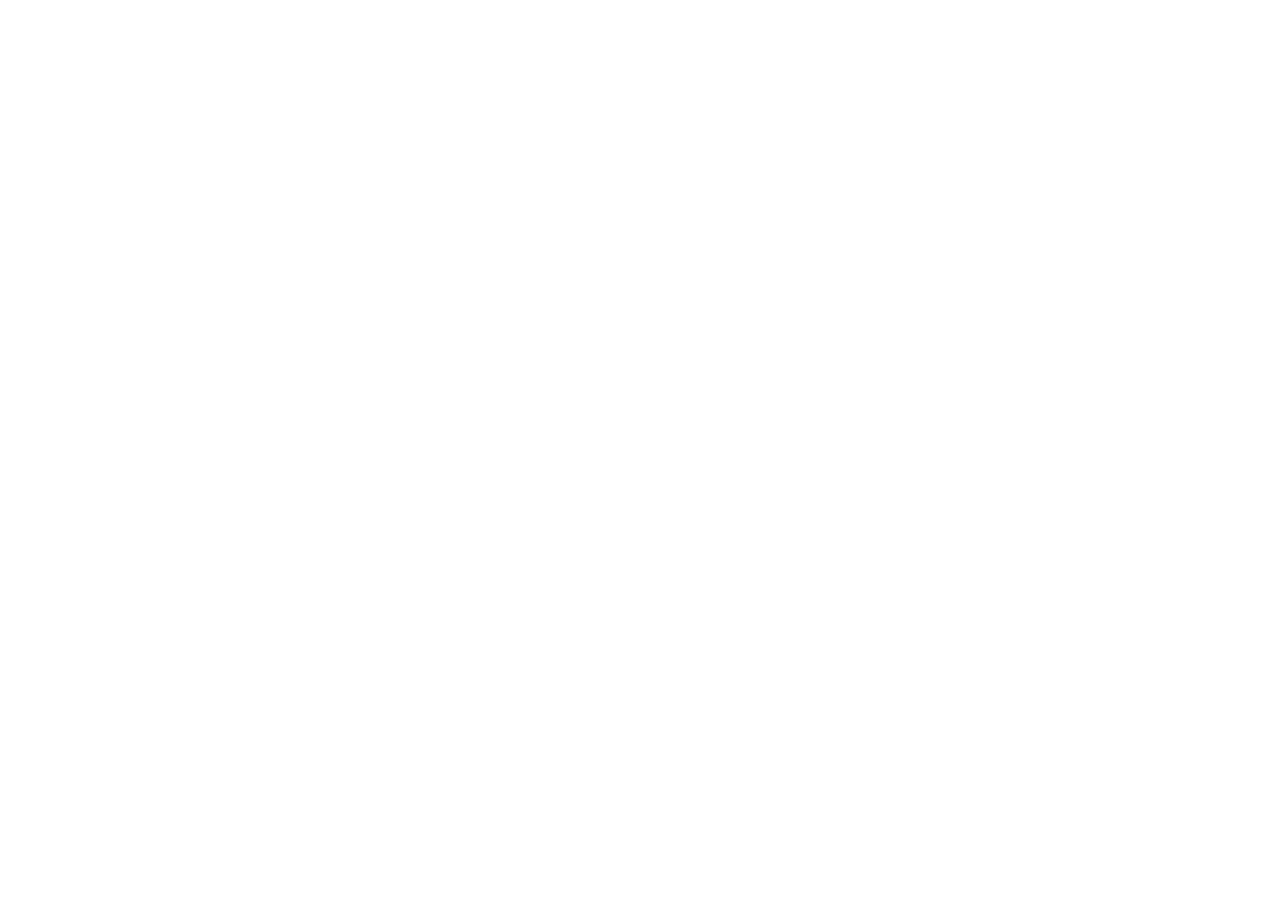
==== assets/pages/about.html @ ce840fc5 "Add Bootstrap v4.6. Remove script folder." ====
<!DOCTYPE html>
<html lang="en">
    <head>
        <meta charset="UTF-8">
        <meta http-equiv="X-UA-Compatible" content="IE=edge">
        <meta name="viewport" content="width=device-width, initial-scale=1.0">
        <title>Picton Blue / About</title>
        <!-- ***** Bootstrap v4.6 *****-->
        <link rel="stylesheet" href="https://cdn.jsdelivr.net/npm/bootstrap@4.6.0/dist/css/bootstrap.min.css" 
            integrity="sha384-B0vP5xmATw1+K9KRQjQERJvTumQW0nPEzvF6L/Z6nronJ3oUOFUFpCjEUQouq2+l" crossorigin="anonymous">
        <link rel="stylesheet" href="../styles/css/reset.css">
        <link rel="stylesheet" href="../styles/css/about.css" type="text/css">
    </head>
    <body>

        <!-- ***** Bootstrap JavaScript bundle v4.6 *****-->
        <script src="https://code.jquery.com/jquery-3.5.1.slim.min.js" 
            integrity="sha384-DfXdz2htPH0lsSSs5nCTpuj/zy4C+OGpamoFVy38MVBnE+IbbVYUew+OrCXaRkfj" crossorigin="anonymous"></script>
        <script src="https://cdn.jsdelivr.net/npm/popper.js@1.16.1/dist/umd/popper.min.js" 
            integrity="sha384-9/reFTGAW83EW2RDu2S0VKaIzap3H66lZH81PoYlFhbGU+6BZp6G7niu735Sk7lN" crossorigin="anonymous"></script>
        <script src="https://cdn.jsdelivr.net/npm/bootstrap@4.6.0/dist/js/bootstrap.min.js" 
            integrity="sha384-+YQ4JLhjyBLPDQt//I+STsc9iw4uQqACwlvpslubQzn4u2UU2UFM80nGisd026JF" crossorigin="anonymous"></script>
    </body>
</html>
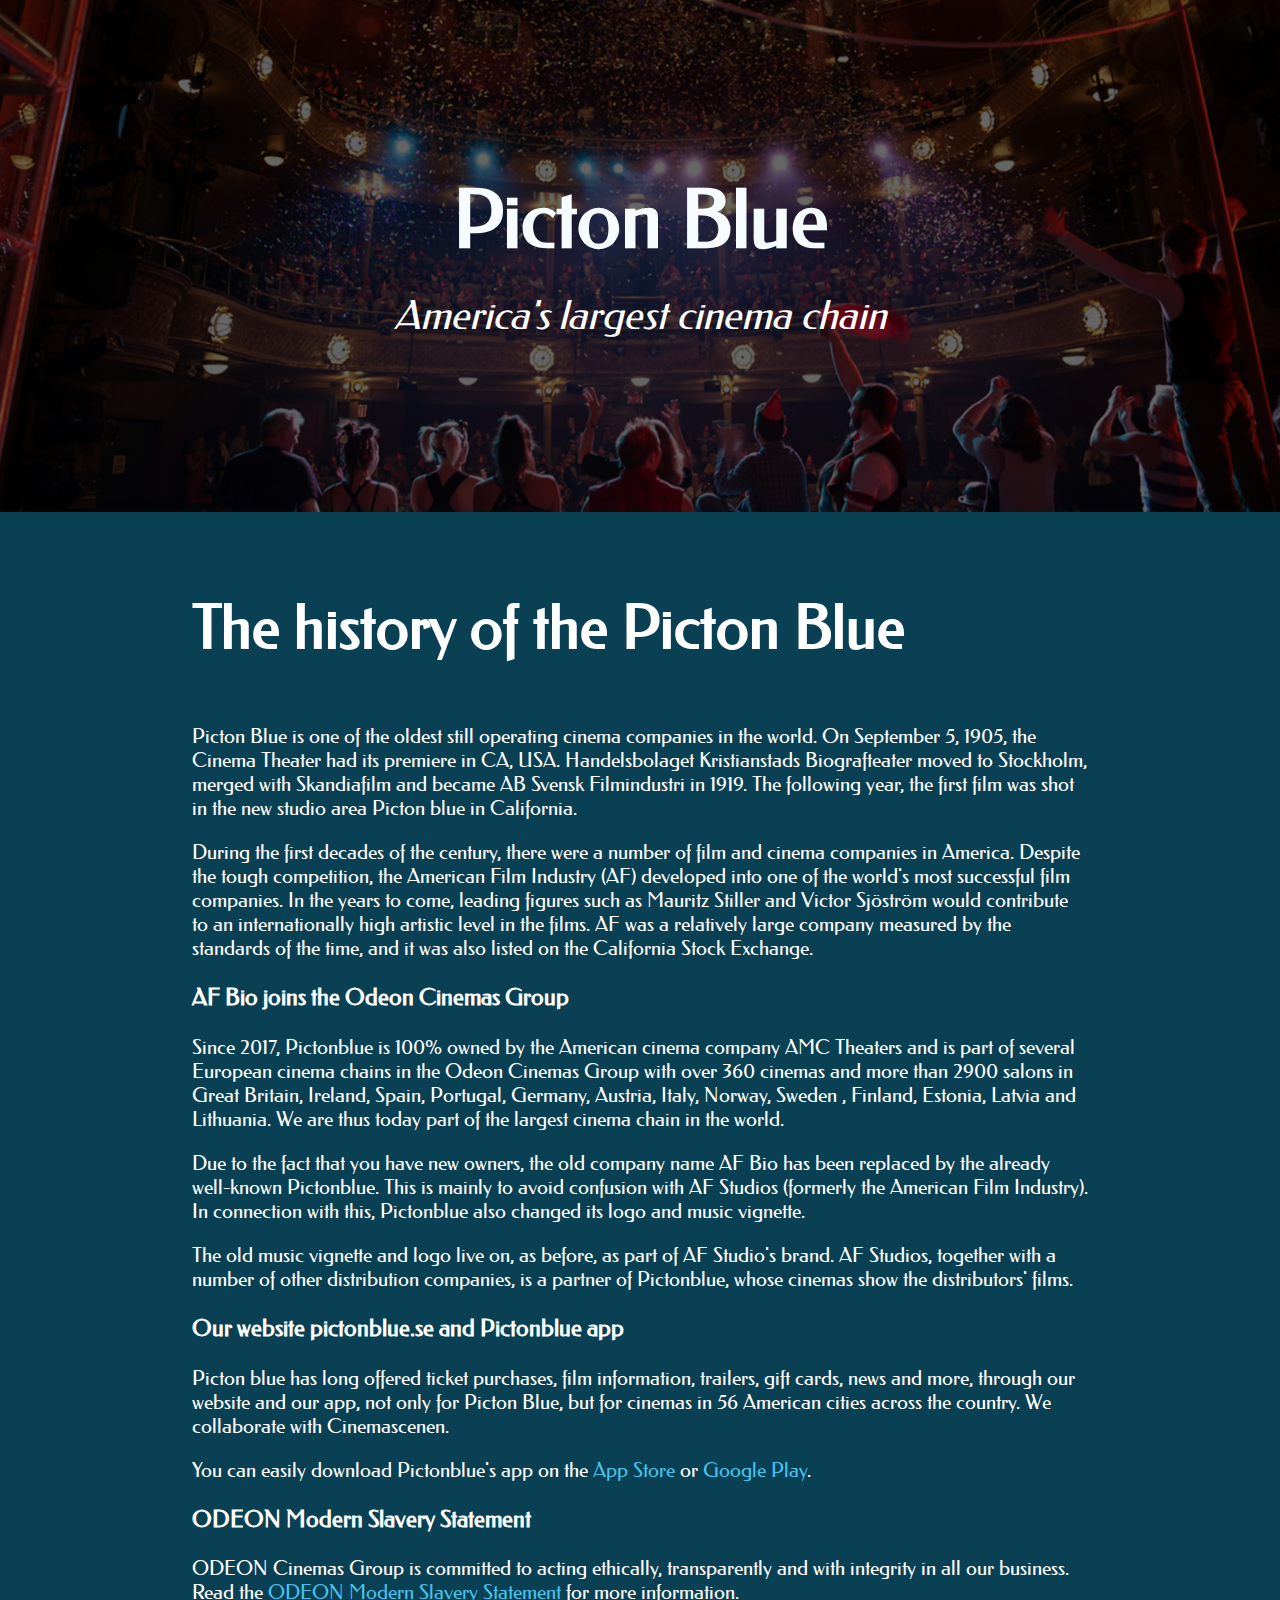
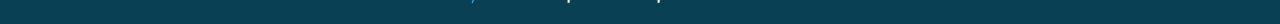
==== commit 2350b595: "added about" ====
--- a/assets/pages/about.html
+++ b/assets/pages/about.html
@@ -4,14 +4,106 @@
         <meta charset="UTF-8">
         <meta http-equiv="X-UA-Compatible" content="IE=edge">
         <meta name="viewport" content="width=device-width, initial-scale=1.0">
+        <link rel="icon"  type="image/png" href="assets/images/picton-favi.png" sizes="64x64" aria-hidden="true">
         <title>Picton Blue / About</title>
-        <!-- ***** Bootstrap v4.6 *****-->
+        <!-- ***** Bootstrap v4.6 *****
         <link rel="stylesheet" href="https://cdn.jsdelivr.net/npm/bootstrap@4.6.0/dist/css/bootstrap.min.css" 
-            integrity="sha384-B0vP5xmATw1+K9KRQjQERJvTumQW0nPEzvF6L/Z6nronJ3oUOFUFpCjEUQouq2+l" crossorigin="anonymous">
+            integrity="sha384-B0vP5xmATw1+K9KRQjQERJvTumQW0nPEzvF6L/Z6nronJ3oUOFUFpCjEUQouq2+l" crossorigin="anonymous"> -->
         <link rel="stylesheet" href="../styles/css/reset.css">
         <link rel="stylesheet" href="../styles/css/about.css" type="text/css">
+        <link href="https://fonts.googleapis.com/css2?family=Federo&display=swap" rel="stylesheet">
     </head>
     <body>
+            <div class="image">
+                <img class="image__img" src="../images/picton.jpg" alt="Theater">
+                <div class="image__overlay">
+                    <div class="images__title">Picton Blue</div>
+                    <p class="image__description">
+                        America's largest cinema chain
+                    </p>
+                </div>
+            </div>
+            <div class="container">
+                <div class="text">
+                    <div class="text-box1">
+                        <h1>
+                            The history of the Picton Blue
+                        </h1>
+                        <p>
+                            Picton Blue is one of the oldest still 
+                            operating cinema companies in the world. On 
+                            September 5, 1905, the Cinema Theater had its premiere 
+                            in CA, USA. Handelsbolaget Kristianstads Biografteater 
+                            moved to Stockholm, merged with Skandiafilm and became 
+                            AB Svensk Filmindustri in 1919. The following year, the 
+                            first film was shot in the new studio area Picton blue in California.
+                        </p>
+                        <p>      
+                            During the first decades of the century, there were a number 
+                            of film and cinema companies in America. Despite the tough competition, 
+                            the American Film Industry (AF) developed into one of the world's most 
+                            successful film companies. In the years to come, leading figures such 
+                            as Mauritz Stiller and Victor Sjöström would contribute to an internationally 
+                            high artistic level in the films. AF was a relatively large company
+                            measured by the standards of the time, and it was also 
+                            listed on the California Stock Exchange.
+                        </p>
+                    </div>
+                    <div class="text-box1">
+                        <h3>
+                            AF Bio joins the Odeon Cinemas Group 
+                        </h3>
+                        <p>     
+                            Since 2017, Pictonblue is 100% owned by the American cinema company 
+                            AMC Theaters and is part of several European cinema chains 
+                            in the Odeon Cinemas Group with over 360 cinemas and more than 
+                            2900 salons in Great Britain, Ireland, Spain, Portugal, Germany, 
+                            Austria, Italy, Norway, Sweden , Finland, Estonia, Latvia and 
+                            Lithuania. We are thus today part of the largest cinema chain in 
+                            the world.
+                        </p>
+                        <p>
+                            Due to the fact that you have new owners, the old company name 
+                            AF Bio has been replaced by the already well-known Pictonblue. 
+                            This is mainly to avoid confusion with AF Studios (formerly the 
+                            American Film Industry). In connection with this, Pictonblue also 
+                            changed its logo and music vignette.
+                        </p>
+                        <p> 
+                            The old music vignette and logo live on, as before, as part of 
+                            AF Studio's brand. AF Studios, together with a number of other 
+                            distribution companies, is a partner of Pictonblue, whose cinemas 
+                            show the distributors' films.
+                        </p>
+                    </div>
+                    <div class="text-box1">
+                        <h3>
+                            Our website pictonblue.se and Pictonblue app
+                        </h3>
+                        <p>
+                            Picton blue has long offered ticket purchases, 
+                            film information, trailers, gift cards, news and 
+                            more, through our website and our app, not only for 
+                            Picton Blue, but for cinemas in 56 American cities across 
+                            the country. We collaborate with Cinemascenen.
+                        </p>
+                        <p>
+                            You can easily download Pictonblue's app on the 
+                            <a href="#">App Store</a> or <a href="#">Google Play</a>.
+                        </p>
+                    </div>
+                    <div class="text-box1">
+                        <h3>      
+                            ODEON Modern Slavery Statement
+                         </h3>
+                         <p>
+                             ODEON Cinemas Group is committed to acting ethically, 
+                             transparently and with integrity in all our business. 
+                             Read the <a href="#">ODEON Modern Slavery Statement</a> for more information.
+                         </p>
+                    </div>
+                </div>
+            </div>
 
         <!-- ***** Bootstrap JavaScript bundle v4.6 *****-->
         <script src="https://code.jquery.com/jquery-3.5.1.slim.min.js" 
--- a/assets/styles/css/about.css
+++ b/assets/styles/css/about.css
@@ -0,0 +1 @@
+.container{display:flex;justify-content:center;align-items:center}.image{position:relative;width:100%}.image__img{display:block;width:100%}.image__overlay{position:absolute;top:0;left:0;bottom:0;right:0;width:100%;height:100%;background:rgba(0,0,0,0.6);color:white;font-family:"federo",sans-serif;display:flex;flex-direction:column;align-items:center;justify-content:center;opacity:0;transition:opacity 0.25s}.image__overlay>*{transform:translateY(20px);transition:transform 0.25s}.image__overlay:hover{opacity:1}.image__overlay:hover>*{transform:translateY(0)}.image__overlay .images__title{font-size:5em;font-weight:bold;background:none;color:#F6FCFE}.image__overlay .image__description{font-size:2.5em;background:none;margin-top:0.6em;font-style:italic}.text{width:70%;margin:1em;font-family:"federo",sans-serif;font-size:20px;font-style:normal;font-weight:normal;color:white}.text h1{margin:1em 0;font-size:3em}.text h3{margin:1em 0}.text p{margin-top:1em}.text a{text-decoration:none;color:#49c2eb}.text a:hover{text-decoration:underline}.text-box1{margin-top:1em}*{box-sizing:border-box;margin:0;padding:0;background-color:#094053}body{background-color:none}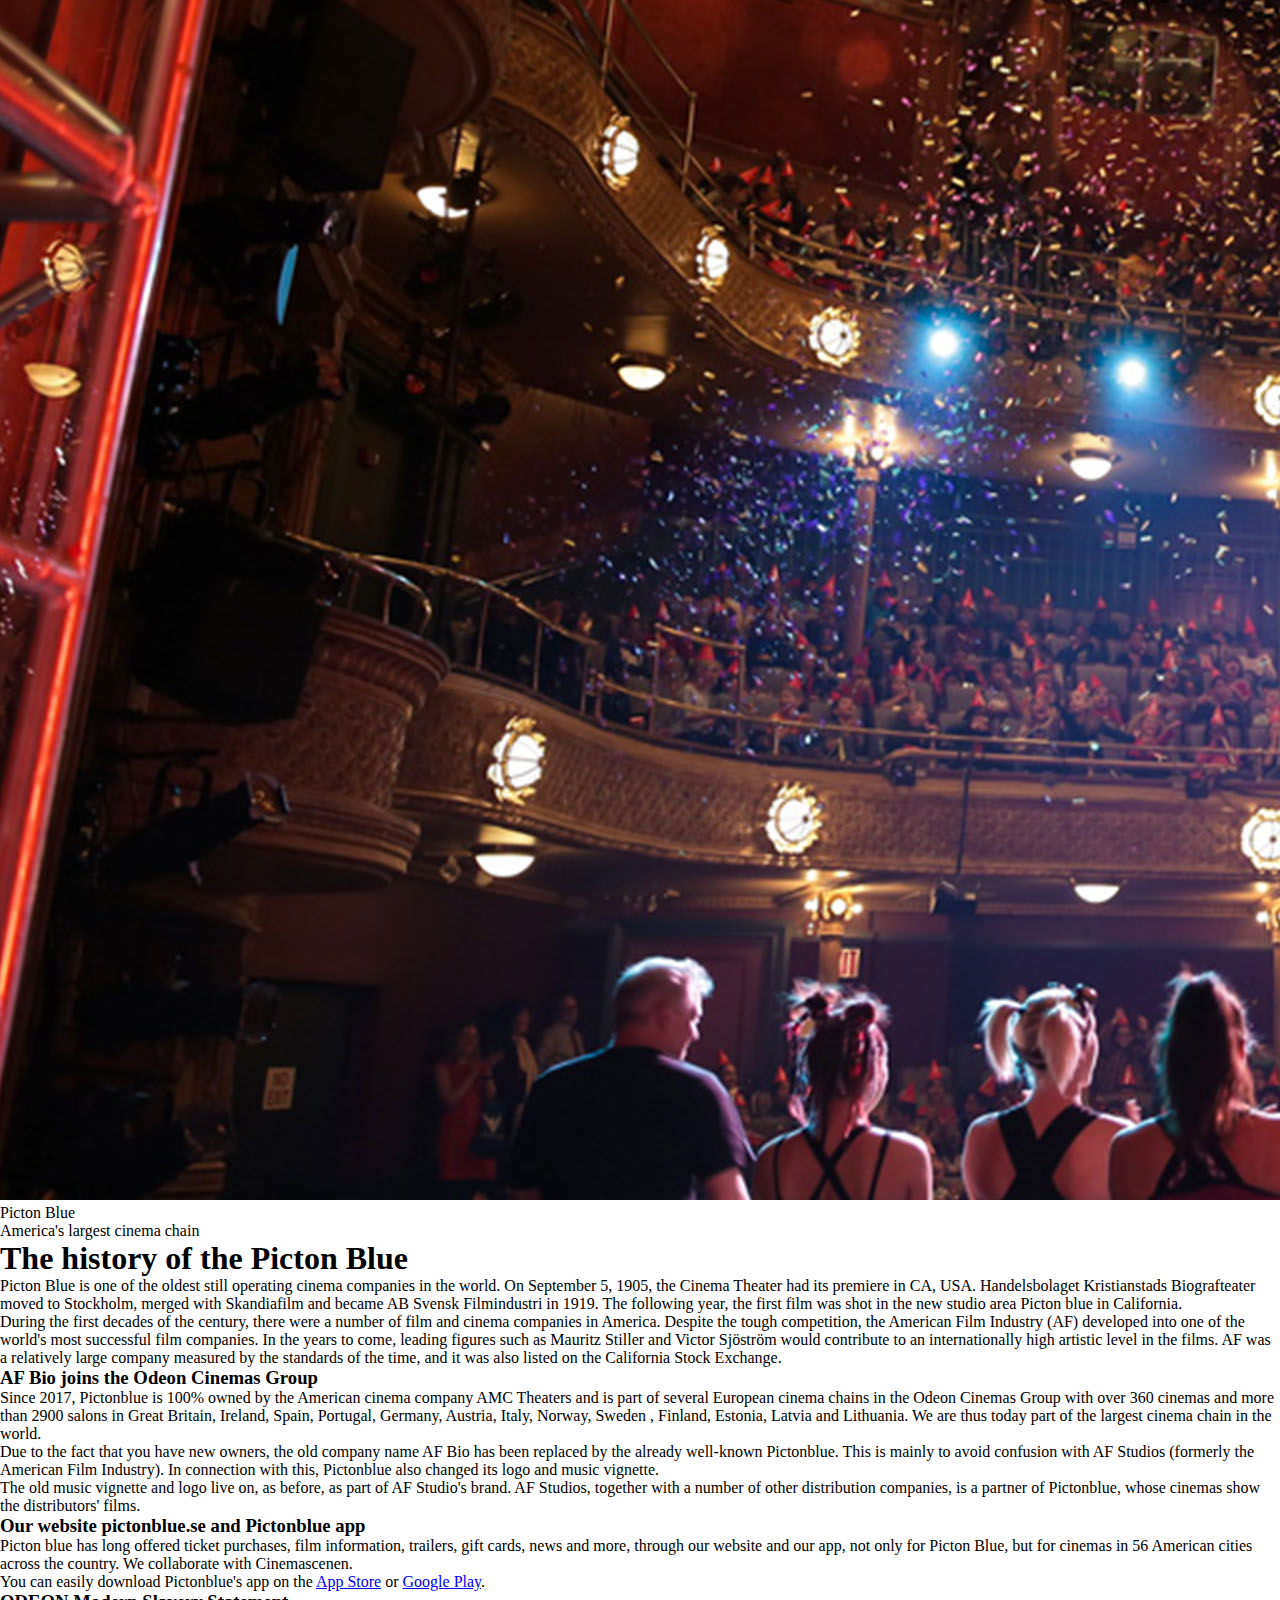
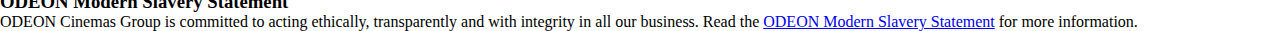
==== commit e6ad16c0: "Add hover effect and cursor to search box." ====
--- a/assets/pages/about.html
+++ b/assets/pages/about.html
@@ -6,9 +6,9 @@
         <meta name="viewport" content="width=device-width, initial-scale=1.0">
         <link rel="icon"  type="image/png" href="assets/images/picton-favi.png" sizes="64x64" aria-hidden="true">
         <title>Picton Blue / About</title>
-        <!-- ***** Bootstrap v4.6 *****
+        <!-- ***** Bootstrap v4.6 ***** -->
         <link rel="stylesheet" href="https://cdn.jsdelivr.net/npm/bootstrap@4.6.0/dist/css/bootstrap.min.css" 
-            integrity="sha384-B0vP5xmATw1+K9KRQjQERJvTumQW0nPEzvF6L/Z6nronJ3oUOFUFpCjEUQouq2+l" crossorigin="anonymous"> -->
+            integrity="sha384-B0vP5xmATw1+K9KRQjQERJvTumQW0nPEzvF6L/Z6nronJ3oUOFUFpCjEUQouq2+l" crossorigin="anonymous">
         <link rel="stylesheet" href="../styles/css/reset.css">
         <link rel="stylesheet" href="../styles/css/about.css" type="text/css">
         <link href="https://fonts.googleapis.com/css2?family=Federo&display=swap" rel="stylesheet">
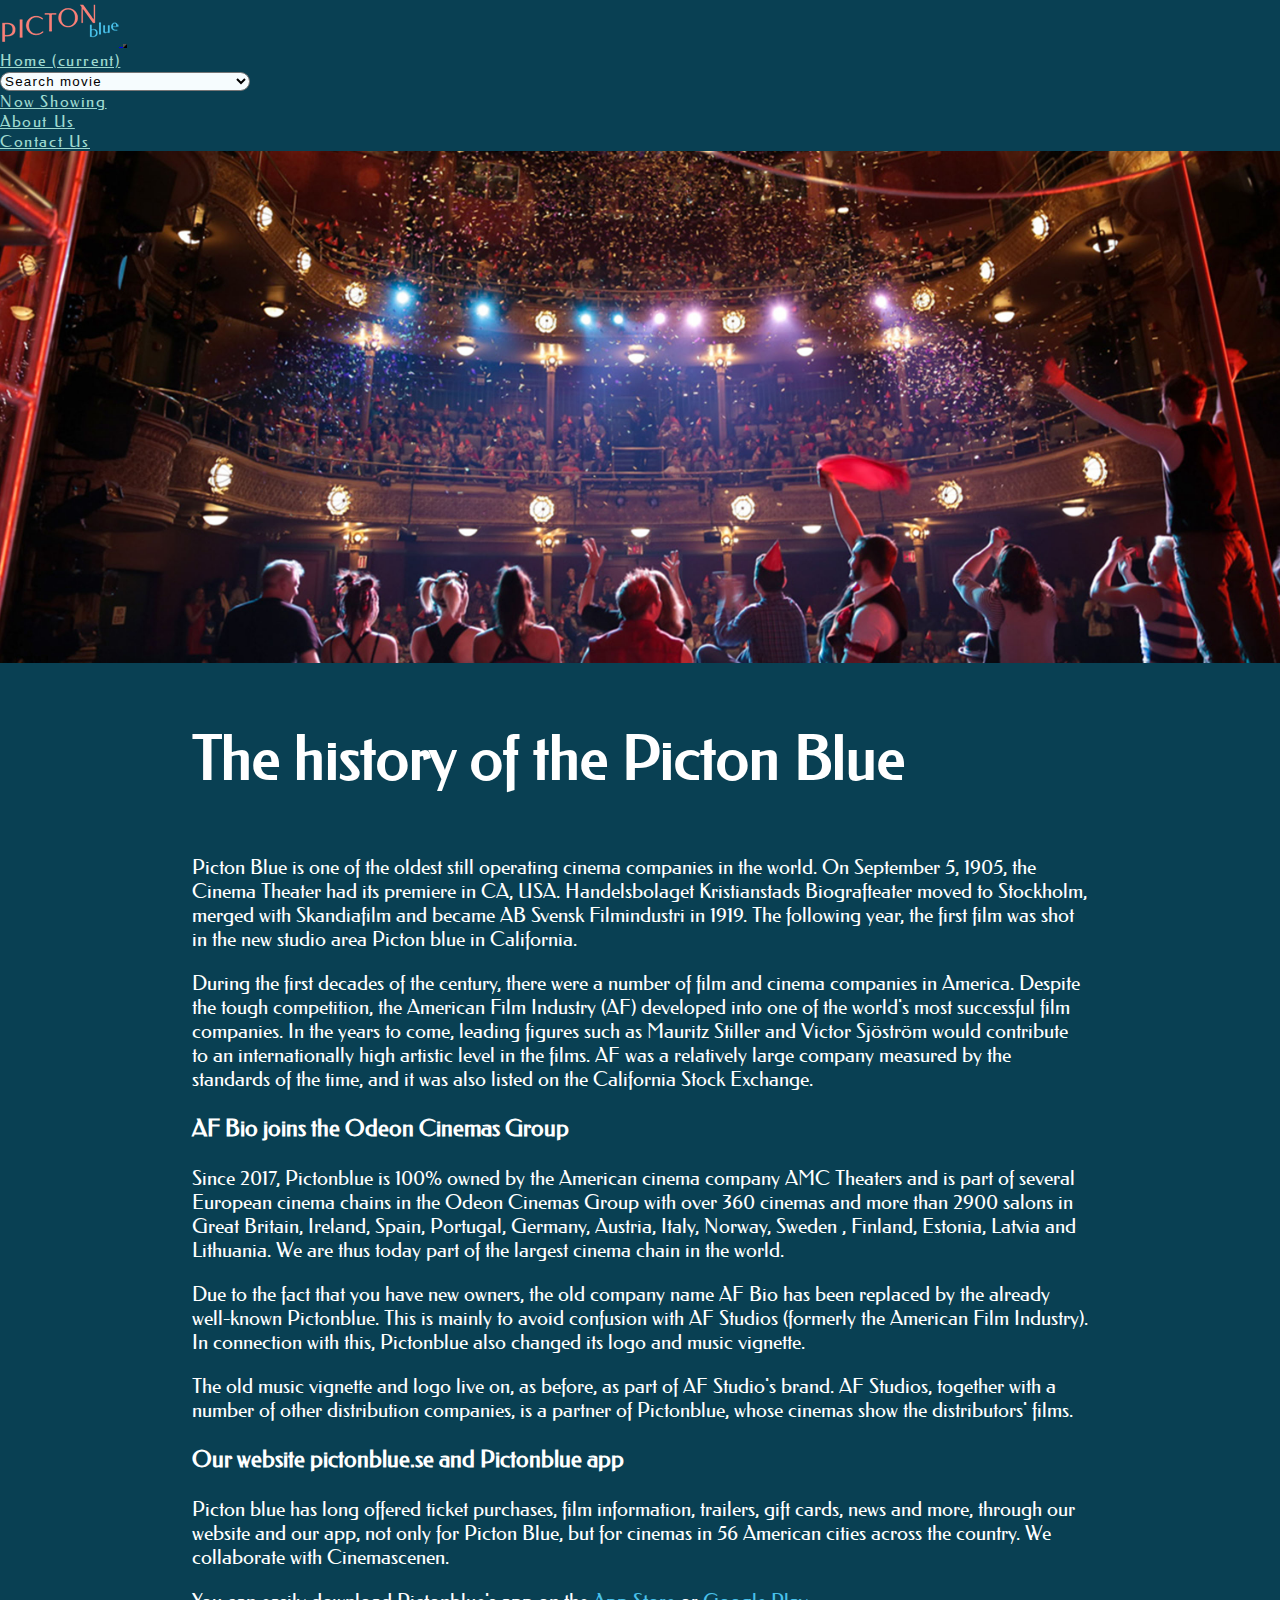
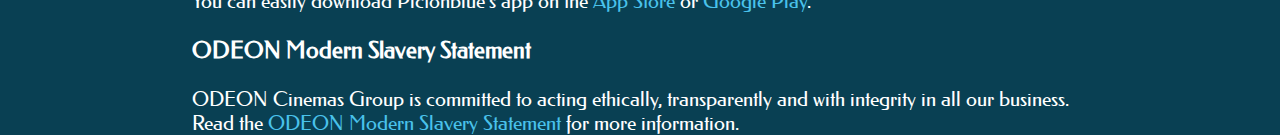
==== commit fb2b0a66: "Add navbar to about-us page. Refactor." ====
--- a/assets/pages/about.html
+++ b/assets/pages/about.html
@@ -9,12 +9,53 @@
         <!-- ***** Bootstrap v4.6 ***** -->
         <link rel="stylesheet" href="https://cdn.jsdelivr.net/npm/bootstrap@4.6.0/dist/css/bootstrap.min.css" 
             integrity="sha384-B0vP5xmATw1+K9KRQjQERJvTumQW0nPEzvF6L/Z6nronJ3oUOFUFpCjEUQouq2+l" crossorigin="anonymous">
-        <link rel="stylesheet" href="../styles/css/reset.css">
+        <link rel="stylesheet" href="../styles/css/reset.css" type="text/css">
+        <link rel="stylesheet" href="../styles/css/navbar.css" type="text/css">
         <link rel="stylesheet" href="../styles/css/about.css" type="text/css">
         <link href="https://fonts.googleapis.com/css2?family=Federo&display=swap" rel="stylesheet">
     </head>
     <body>
-            <div class="image">
+        <nav class="navbar navbar-expand-lg px-lg-5 fixed-top">
+            <a class="navbar-brand" href="#">
+                <img src="../images/navbar-logo.png" alt="Picton Blue Logotype">
+            </a>
+            <button class="navbar-toggler" type="button" data-toggle="collapse" 
+                data-target="#navbarSupportedContent" aria-controls="navbarSupportedContent" 
+                aria-expanded="false" aria-label="Toggle navigation">
+                <span class="navbar-toggler-icon pt-2"><i class="fas fa-ellipsis-v"></i></span>
+            </button>         
+            <div class="collapse navbar-collapse ml-2 ml-lg-0 mt-5 mt-lg-0" id="navbarSupportedContent">
+                <ul class="navbar-nav ml-auto">
+                    <li class="nav-item active">
+                    <a class="nav-link" href="#">Home <span class="sr-only">(current)</span></a>
+                    </li>
+                    <li>
+                        <form class="form-inline my-2 my-lg-0 px-lg-5">
+                            <div class="form-group mr-0">
+                                <select class="form-control form" id="exampleFormControlSelect1">
+                                    <option>Search movie</option>
+                                    <option>2</option>
+                                    <option>3</option>
+                                    <option>4</option>
+                                    <option>5</option>
+                                </select>
+                            </div>
+                        </form>              
+                    </li>    
+                    <li class="nav-item">
+                    <a class="nav-link" href="#">Now Showing</a>
+                    </li>
+                    <li class="nav-item px-lg-3">
+                    <a class="nav-link " href="#">About Us</a>
+                    </li>
+                    <li class="nav-item">
+                        <a class="nav-link " href="#">Contact Us</a>
+                    </li>
+                </ul>
+            </div>
+          </nav>
+    
+        <div class="image">
                 <img class="image__img" src="../images/picton.jpg" alt="Theater">
                 <div class="image__overlay">
                     <div class="images__title">Picton Blue</div>
--- a/assets/styles/css/navbar.css
+++ b/assets/styles/css/navbar.css
@@ -0,0 +1,32 @@
+body {
+  font-family: "Federo", sans-serif;
+}
+
+.form:first-child {
+  width: 250px;
+  border-radius: 20px;
+  background-color: #f6fcfe;
+  letter-spacing: 0.08rem;
+  cursor: pointer;
+}
+.form:first-child:hover {
+  background-color: #9ed9cf;
+}
+
+.navbar {
+  background-color: #094053;
+}
+.navbar-toggler-icon {
+  font-size: 1.8rem;
+  color: #9ed9cf;
+}
+
+.nav-link {
+  color: #9ed9cf;
+  letter-spacing: 0.1rem;
+}
+.nav-link:hover, .nav-link:active, .nav-link:focus {
+  color: #49c2eb;
+}
+
+/*# sourceMappingURL=navbar.css.map */
--- a/assets/styles/css/about.css
+++ b/assets/styles/css/about.css
@@ -0,0 +1,98 @@
+.container {
+  display: flex;
+  justify-content: center;
+  align-items: center;
+}
+
+.image {
+  position: relative;
+  width: 100%;
+}
+
+.image__img {
+  display: block;
+  width: 100%;
+}
+
+.image__overlay {
+  position: absolute;
+  top: 0;
+  left: 0;
+  bottom: 0;
+  right: 0;
+  width: 100%;
+  height: 100%;
+  background: rgba(0, 0, 0, 0.6);
+  /*
+  background: rgba($color: #094053, $alpha: 0.6); */
+  color: white;
+  font-family: "federo", sans-serif;
+  display: flex;
+  flex-direction: column;
+  align-items: center;
+  justify-content: center;
+  opacity: 0;
+  transition: opacity 0.25s;
+}
+.image__overlay > * {
+  transform: translateY(20px);
+  transition: transform 0.25s;
+}
+.image__overlay:hover {
+  opacity: 1;
+}
+.image__overlay:hover > * {
+  transform: translateY(0);
+}
+.image__overlay .images__title {
+  font-size: 5em;
+  font-weight: bold;
+  background: none;
+  color: #F6FCFE;
+}
+.image__overlay .image__description {
+  font-size: 2.5em;
+  background: none;
+  margin-top: 0.6em;
+  font-style: italic;
+}
+
+.text {
+  width: 70%;
+  font-family: "federo", sans-serif;
+  font-size: 20px;
+  font-style: normal;
+  font-weight: normal;
+  color: white;
+}
+.text h1 {
+  margin: 1em 0;
+  font-size: 3em;
+}
+.text h3 {
+  margin: 1em 0;
+}
+.text p {
+  margin-top: 1em;
+}
+.text a {
+  text-decoration: none;
+  color: #49c2eb;
+}
+.text a:hover {
+  text-decoration: underline;
+}
+
+.text-box1 {
+  margin-top: 1em;
+}
+
+* {
+  background-color: #094053;
+}
+
+body {
+  background-color: none;
+}
+
+/*# sourceMappingURL=about.css.map */
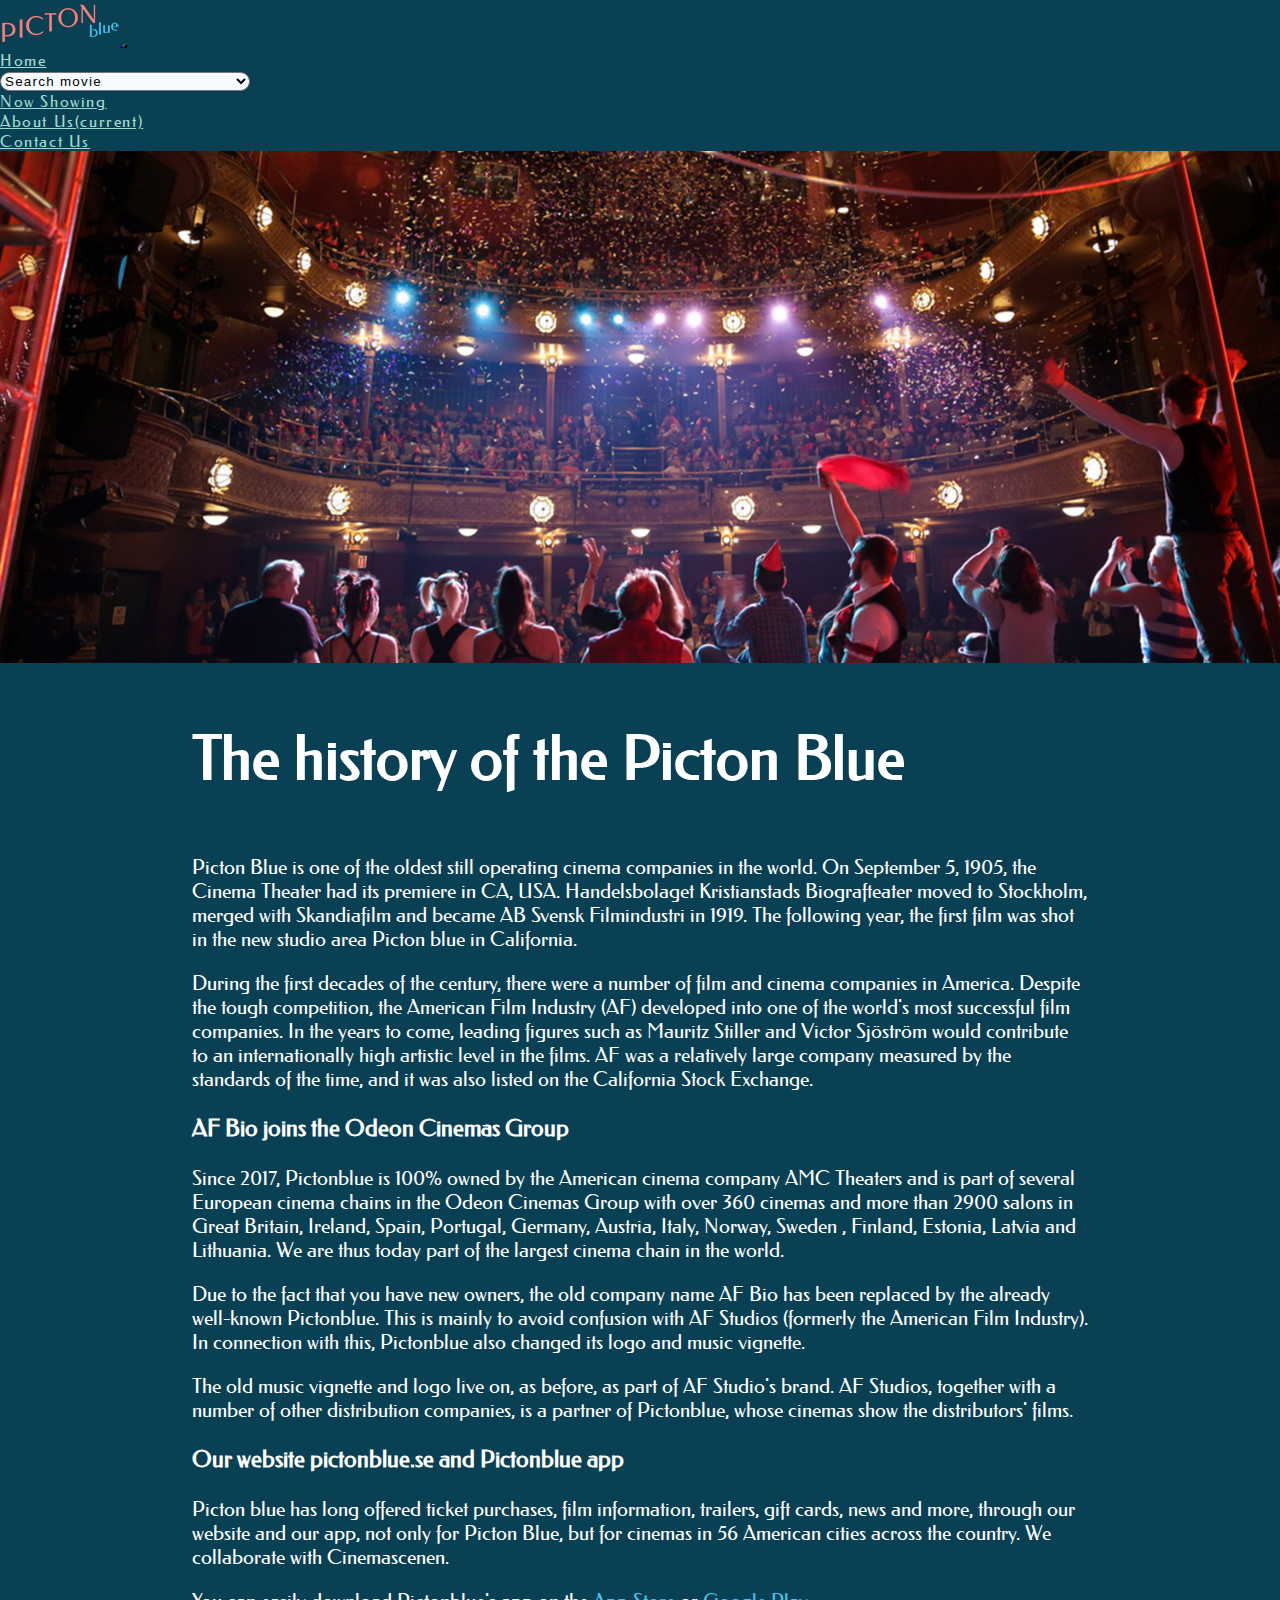
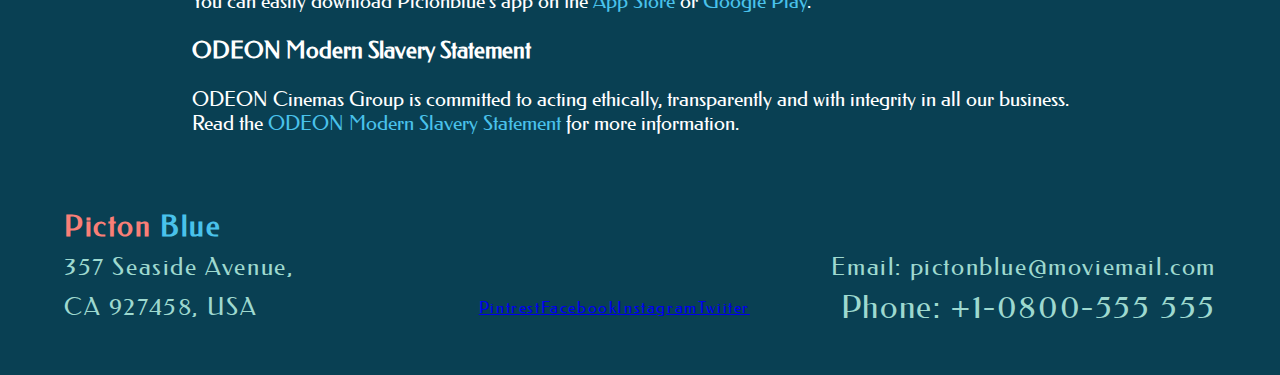
==== commit a061815b: "Add footer to about-us page. Add links to stylesheets and fontawesome." ====
--- a/assets/pages/about.html
+++ b/assets/pages/about.html
@@ -9,10 +9,13 @@
         <!-- ***** Bootstrap v4.6 ***** -->
         <link rel="stylesheet" href="https://cdn.jsdelivr.net/npm/bootstrap@4.6.0/dist/css/bootstrap.min.css" 
             integrity="sha384-B0vP5xmATw1+K9KRQjQERJvTumQW0nPEzvF6L/Z6nronJ3oUOFUFpCjEUQouq2+l" crossorigin="anonymous">
+        <link rel="stylesheet" href="https://use.fontawesome.com/releases/v5.15.2/css/all.css" 
+        integrity="sha384-vSIIfh2YWi9wW0r9iZe7RJPrKwp6bG+s9QZMoITbCckVJqGCCRhc+ccxNcdpHuYu" crossorigin="anonymous">
+        <link href="https://fonts.googleapis.com/css2?family=Federo&display=swap" rel="stylesheet">
         <link rel="stylesheet" href="../styles/css/reset.css" type="text/css">
         <link rel="stylesheet" href="../styles/css/navbar.css" type="text/css">
         <link rel="stylesheet" href="../styles/css/about.css" type="text/css">
-        <link href="https://fonts.googleapis.com/css2?family=Federo&display=swap" rel="stylesheet">
+        <link rel="stylesheet" href="../styles/css/footer.css" type="text/css">
     </head>
     <body>
         <nav class="navbar navbar-expand-lg px-lg-5 fixed-top">
@@ -27,7 +30,7 @@
             <div class="collapse navbar-collapse ml-2 ml-lg-0 mt-5 mt-lg-0" id="navbarSupportedContent">
                 <ul class="navbar-nav ml-auto">
                     <li class="nav-item active">
-                    <a class="nav-link" href="#">Home <span class="sr-only">(current)</span></a>
+                    <a class="nav-link" href="../../index.html">Home</a>
                     </li>
                     <li>
                         <form class="form-inline my-2 my-lg-0 px-lg-5">
@@ -43,108 +46,150 @@
                         </form>              
                     </li>    
                     <li class="nav-item">
-                    <a class="nav-link" href="#">Now Showing</a>
+                    <a class="nav-link" href="gallery.html">Now Showing</a>
                     </li>
                     <li class="nav-item px-lg-3">
-                    <a class="nav-link " href="#">About Us</a>
+                    <a class="nav-link " href="#">About Us<span class="sr-only">(current)</span></a>
                     </li>
                     <li class="nav-item">
-                        <a class="nav-link " href="#">Contact Us</a>
+                        <a class="nav-link " href="contact.html">Contact Us</a>
                     </li>
                 </ul>
             </div>
-          </nav>
-    
+        </nav>
+
         <div class="image">
-                <img class="image__img" src="../images/picton.jpg" alt="Theater">
-                <div class="image__overlay">
-                    <div class="images__title">Picton Blue</div>
-                    <p class="image__description">
-                        America's largest cinema chain
-                    </p>
-                </div>
-            </div>
-            <div class="container">
-                <div class="text">
-                    <div class="text-box1">
-                        <h1>
-                            The history of the Picton Blue
-                        </h1>
-                        <p>
-                            Picton Blue is one of the oldest still 
-                            operating cinema companies in the world. On 
-                            September 5, 1905, the Cinema Theater had its premiere 
-                            in CA, USA. Handelsbolaget Kristianstads Biografteater 
-                            moved to Stockholm, merged with Skandiafilm and became 
-                            AB Svensk Filmindustri in 1919. The following year, the 
-                            first film was shot in the new studio area Picton blue in California.
-                        </p>
-                        <p>      
-                            During the first decades of the century, there were a number 
-                            of film and cinema companies in America. Despite the tough competition, 
-                            the American Film Industry (AF) developed into one of the world's most 
-                            successful film companies. In the years to come, leading figures such 
-                            as Mauritz Stiller and Victor Sjöström would contribute to an internationally 
-                            high artistic level in the films. AF was a relatively large company
-                            measured by the standards of the time, and it was also 
-                            listed on the California Stock Exchange.
-                        </p>
-                    </div>
-                    <div class="text-box1">
-                        <h3>
-                            AF Bio joins the Odeon Cinemas Group 
-                        </h3>
-                        <p>     
-                            Since 2017, Pictonblue is 100% owned by the American cinema company 
-                            AMC Theaters and is part of several European cinema chains 
-                            in the Odeon Cinemas Group with over 360 cinemas and more than 
-                            2900 salons in Great Britain, Ireland, Spain, Portugal, Germany, 
-                            Austria, Italy, Norway, Sweden , Finland, Estonia, Latvia and 
-                            Lithuania. We are thus today part of the largest cinema chain in 
-                            the world.
-                        </p>
-                        <p>
-                            Due to the fact that you have new owners, the old company name 
-                            AF Bio has been replaced by the already well-known Pictonblue. 
-                            This is mainly to avoid confusion with AF Studios (formerly the 
-                            American Film Industry). In connection with this, Pictonblue also 
-                            changed its logo and music vignette.
-                        </p>
-                        <p> 
-                            The old music vignette and logo live on, as before, as part of 
-                            AF Studio's brand. AF Studios, together with a number of other 
-                            distribution companies, is a partner of Pictonblue, whose cinemas 
-                            show the distributors' films.
-                        </p>
-                    </div>
-                    <div class="text-box1">
-                        <h3>
-                            Our website pictonblue.se and Pictonblue app
+            <img class="image__img" src="../images/picton.jpg" alt="Theater">
+            <div class="image__overlay">
+                <div class="images__title">Picton Blue</div>
+                <p class="image__description">
+                    America's largest cinema chain
+                </p>
+            </div>
+        </div>
+        <div class="container">
+            <div class="text">
+                <div class="text-box1">
+                    <h1>
+                        The history of the Picton Blue
+                    </h1>
+                    <p>
+                        Picton Blue is one of the oldest still 
+                        operating cinema companies in the world. On 
+                        September 5, 1905, the Cinema Theater had its premiere 
+                        in CA, USA. Handelsbolaget Kristianstads Biografteater 
+                        moved to Stockholm, merged with Skandiafilm and became 
+                        AB Svensk Filmindustri in 1919. The following year, the 
+                        first film was shot in the new studio area Picton blue in California.
+                    </p>
+                    <p>      
+                        During the first decades of the century, there were a number 
+                        of film and cinema companies in America. Despite the tough competition, 
+                        the American Film Industry (AF) developed into one of the world's most 
+                        successful film companies. In the years to come, leading figures such 
+                        as Mauritz Stiller and Victor Sjöström would contribute to an internationally 
+                        high artistic level in the films. AF was a relatively large company
+                        measured by the standards of the time, and it was also 
+                        listed on the California Stock Exchange.
+                    </p>
+                </div>
+                <div class="text-box1">
+                    <h3>
+                        AF Bio joins the Odeon Cinemas Group 
+                    </h3>
+                    <p>     
+                        Since 2017, Pictonblue is 100% owned by the American cinema company 
+                        AMC Theaters and is part of several European cinema chains 
+                        in the Odeon Cinemas Group with over 360 cinemas and more than 
+                        2900 salons in Great Britain, Ireland, Spain, Portugal, Germany, 
+                        Austria, Italy, Norway, Sweden , Finland, Estonia, Latvia and 
+                        Lithuania. We are thus today part of the largest cinema chain in 
+                        the world.
+                    </p>
+                    <p>
+                        Due to the fact that you have new owners, the old company name 
+                        AF Bio has been replaced by the already well-known Pictonblue. 
+                        This is mainly to avoid confusion with AF Studios (formerly the 
+                        American Film Industry). In connection with this, Pictonblue also 
+                        changed its logo and music vignette.
+                    </p>
+                    <p> 
+                        The old music vignette and logo live on, as before, as part of 
+                        AF Studio's brand. AF Studios, together with a number of other 
+                        distribution companies, is a partner of Pictonblue, whose cinemas 
+                        show the distributors' films.
+                    </p>
+                </div>
+                <div class="text-box1">
+                    <h3>
+                        Our website pictonblue.se and Pictonblue app
+                    </h3>
+                    <p>
+                        Picton blue has long offered ticket purchases, 
+                        film information, trailers, gift cards, news and 
+                        more, through our website and our app, not only for 
+                        Picton Blue, but for cinemas in 56 American cities across 
+                        the country. We collaborate with Cinemascenen.
+                    </p>
+                    <p>
+                        You can easily download Pictonblue's app on the 
+                        <a href="#">App Store</a> or <a href="#">Google Play</a>.
+                    </p>
+                </div>
+                <div class="text-box1">
+                    <h3>      
+                        ODEON Modern Slavery Statement
                         </h3>
                         <p>
-                            Picton blue has long offered ticket purchases, 
-                            film information, trailers, gift cards, news and 
-                            more, through our website and our app, not only for 
-                            Picton Blue, but for cinemas in 56 American cities across 
-                            the country. We collaborate with Cinemascenen.
+                            ODEON Cinemas Group is committed to acting ethically, 
+                            transparently and with integrity in all our business. 
+                            Read the <a href="#">ODEON Modern Slavery Statement</a> for more information.
                         </p>
-                        <p>
-                            You can easily download Pictonblue's app on the 
-                            <a href="#">App Store</a> or <a href="#">Google Play</a>.
-                        </p>
-                    </div>
-                    <div class="text-box1">
-                        <h3>      
-                            ODEON Modern Slavery Statement
-                         </h3>
-                         <p>
-                             ODEON Cinemas Group is committed to acting ethically, 
-                             transparently and with integrity in all our business. 
-                             Read the <a href="#">ODEON Modern Slavery Statement</a> for more information.
-                         </p>
-                    </div>
-                </div>
-            </div>
+                </div>
+            </div>
+        </div>
+
+        <footer class="footer">
+            <div class="footer-container">
+                <div class="footer-address">
+                    <h3 class="footer-address__heading">Picton <span class="footer-address__heading--main-colour">Blue</span></h3>
+                    <p class="footer__text"> 357 Seaside Avenue,</p>
+                    <p class="footer__text footer-address__zip-code">ca 927458, usa</p>
+                </div>
+                <div class="footer-social">
+                    <ul class="footer-list">
+                        <li>
+                            <a href="https://www.pinterest.se/" target="_blank">
+                                <i class="fab fa-pinterest-square footer-list__icons" aria-hidden="true"></i>
+                                <span class="sr-only">Pintrest</span>
+                            </a>
+                        </li>
+                        <li>
+                            <a href="https://www.facebook.com/" target="_blank">
+                                <i class="fab fa-facebook-square footer-list__icons" aria-hidden="true"></i>
+                                <span class="sr-only">Facebook</span>
+                            </a>
+                        </li>
+                        <li>
+                            <a href="https://www.instagram.com/" target="_blank">
+                                <i class="fab fa-instagram-square footer-list__icons" aria-hidden="true"></i>
+                                <span class="sr-only">Instagram</span>
+                            </a>
+                        </li>
+                        <li>
+                            <a href="https://twitter.com/" target="_blank">
+                                <i class="fab fa-twitter-square footer-list__icons" aria-hidden="true"></i>
+                                <span class="sr-only">Twiiter</span>
+                            </a>
+                        </li>
+                    </ul>
+                </div>
+                <div class="footer-contact">
+                    <p class="footer__text">Email: pictonblue@moviemail.com</p>
+                    <p class="footer-contact__phone">Phone: &#43;1-0800-555 555</p>
+                </div>
+            </div>
+        </footer>
 
         <!-- ***** Bootstrap JavaScript bundle v4.6 *****-->
         <script src="https://code.jquery.com/jquery-3.5.1.slim.min.js" 
--- a/assets/styles/css/footer.css
+++ b/assets/styles/css/footer.css
@@ -0,0 +1,112 @@
+.footer {
+  width: 100%;
+  height: 18rem;
+  background-color: #094053;
+  display: flex;
+  justify-content: center;
+  align-items: center;
+  font-family: "Federo", sans-serif;
+  color: #9ed9cf;
+  letter-spacing: 0.08rem;
+  line-height: 1.5rem;
+}
+.footer-container {
+  width: 90%;
+  height: 80%;
+  display: flex;
+  flex-direction: column;
+  justify-content: space-between;
+  align-items: center;
+}
+.footer-address {
+  width: 100%;
+  display: flex;
+  flex-direction: column;
+}
+.footer-address__heading {
+  color: #f97f77;
+}
+.footer-address__heading--main-colour {
+  color: #49c2eb;
+}
+.footer-address__zip-code {
+  text-transform: uppercase;
+}
+.footer-social {
+  width: 100%;
+  display: flex;
+  justify-content: space-around;
+  align-items: flex-end;
+}
+.footer .footer-list {
+  width: 60%;
+  display: flex;
+  justify-content: space-between;
+  list-style: none;
+}
+.footer .footer-list__icons {
+  font-size: 2rem;
+  color: #9ed9cf;
+}
+.footer .footer-list__icons:hover {
+  color: #49c2eb;
+}
+.footer-contact {
+  width: 100%;
+  display: flex;
+  flex-direction: column;
+  align-items: flex-end;
+  justify-content: center;
+}
+
+@media screen and (min-width: 769px) {
+  .footer {
+    height: 20rem;
+    letter-spacing: 0.09rem;
+    line-height: 2rem;
+  }
+  .footer__text {
+    font-size: 1.2rem;
+  }
+  .footer-address__heading {
+    font-size: 1.5rem;
+  }
+  .footer-contact__phone {
+    font-size: 1.5rem;
+  }
+}
+@media screen and (min-width: 1200px) {
+  .footer {
+    height: 15rem;
+    letter-spacing: 0.1rem;
+    line-height: 2.5rem;
+  }
+  .footer-container {
+    height: 60%;
+    flex-direction: row;
+    align-items: flex-end;
+  }
+  .footer__text {
+    font-size: 1.5rem;
+  }
+  .footer-address {
+    width: 30%;
+  }
+  .footer-address__heading {
+    font-size: 1.8rem;
+  }
+  .footer-social {
+    width: 30%;
+  }
+  .footer-contact {
+    width: 40%;
+  }
+  .footer-contact__phone {
+    font-size: 2rem;
+  }
+  .footer-list {
+    width: 100%;
+  }
+}
+
+/*# sourceMappingURL=footer.css.map */
